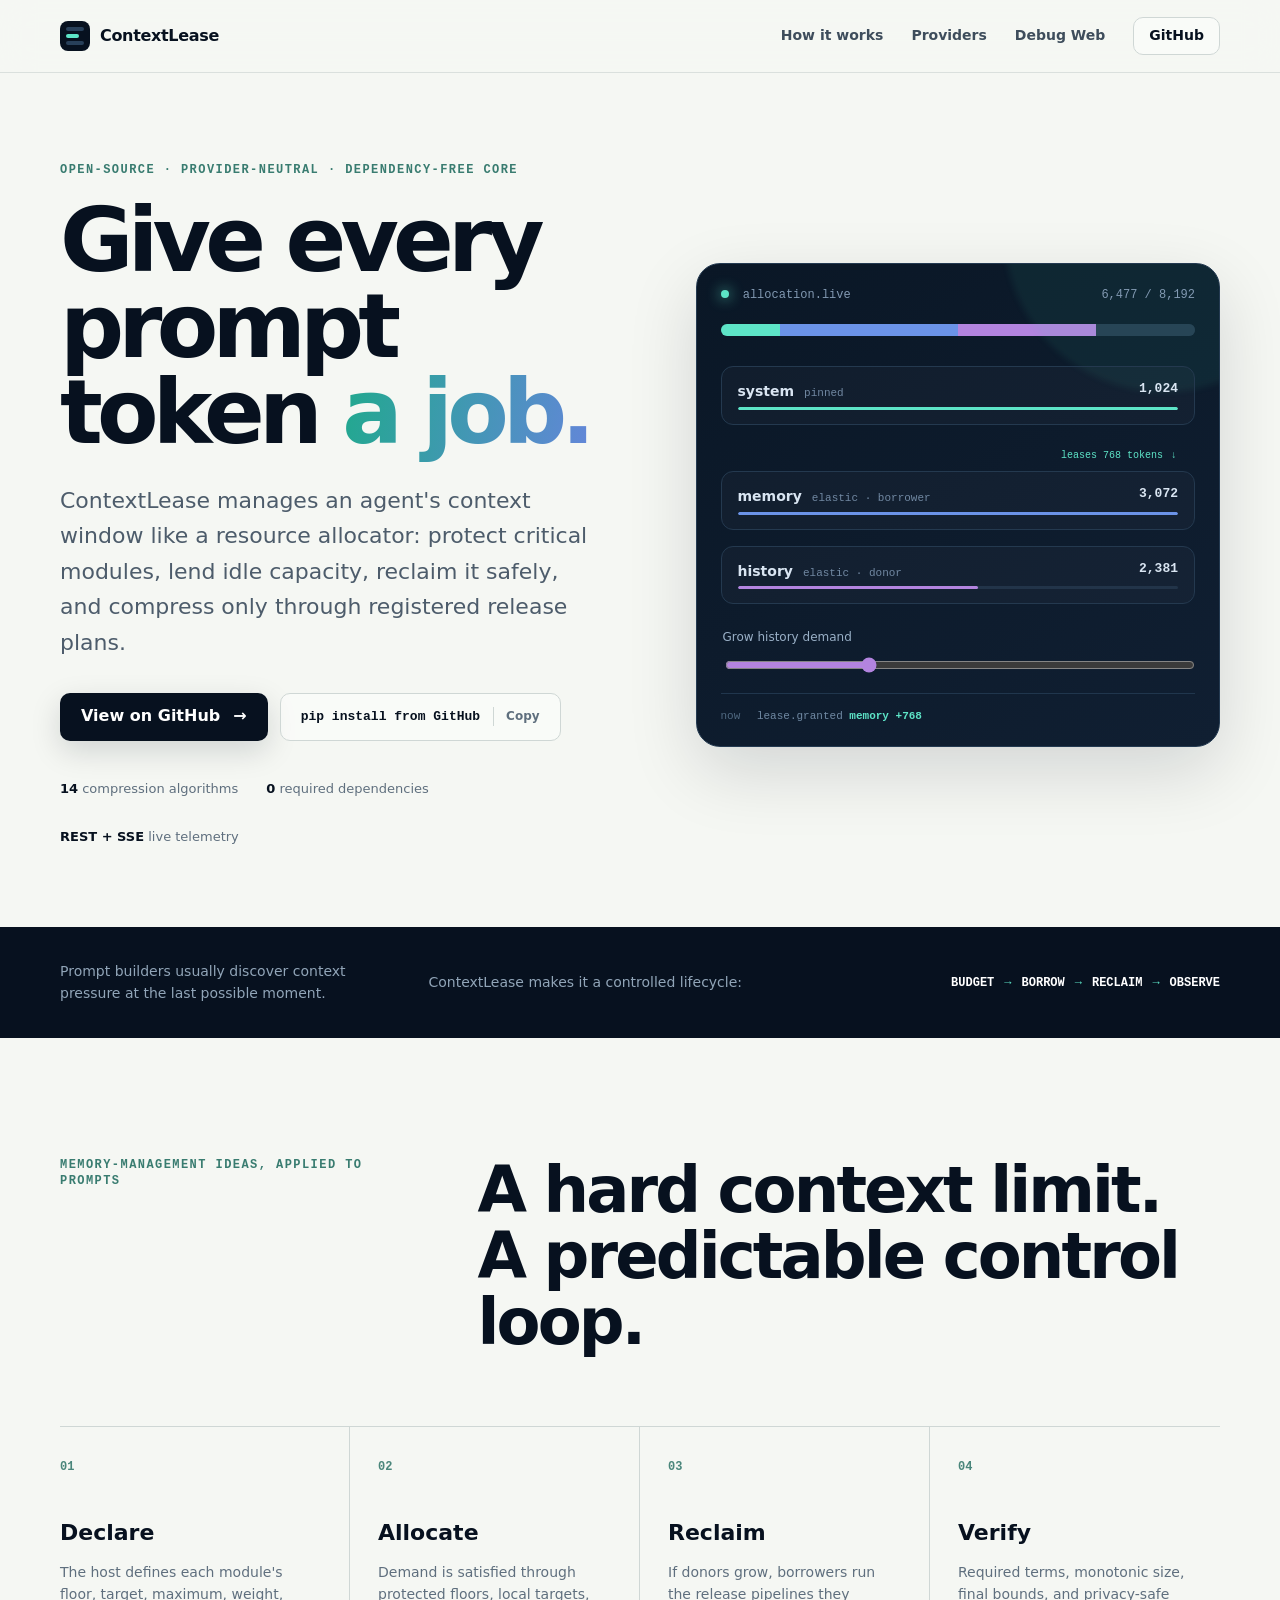
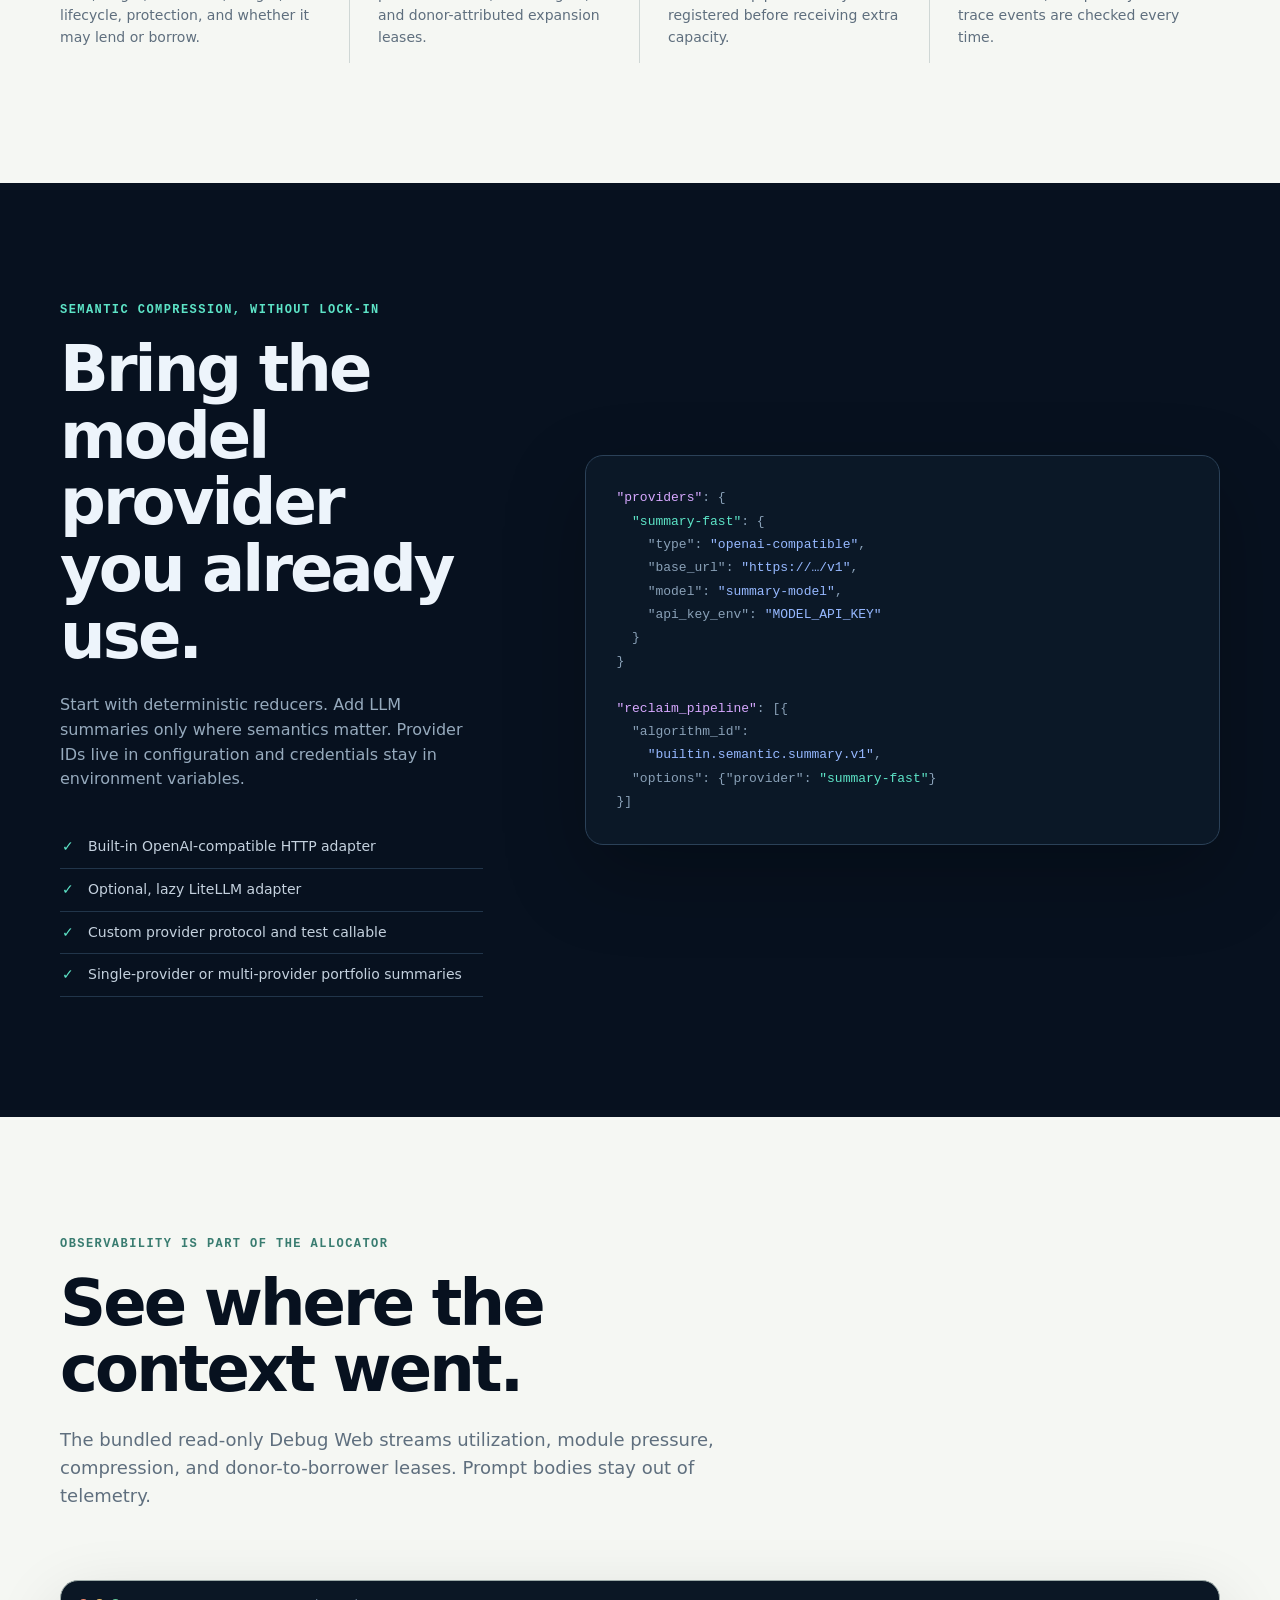
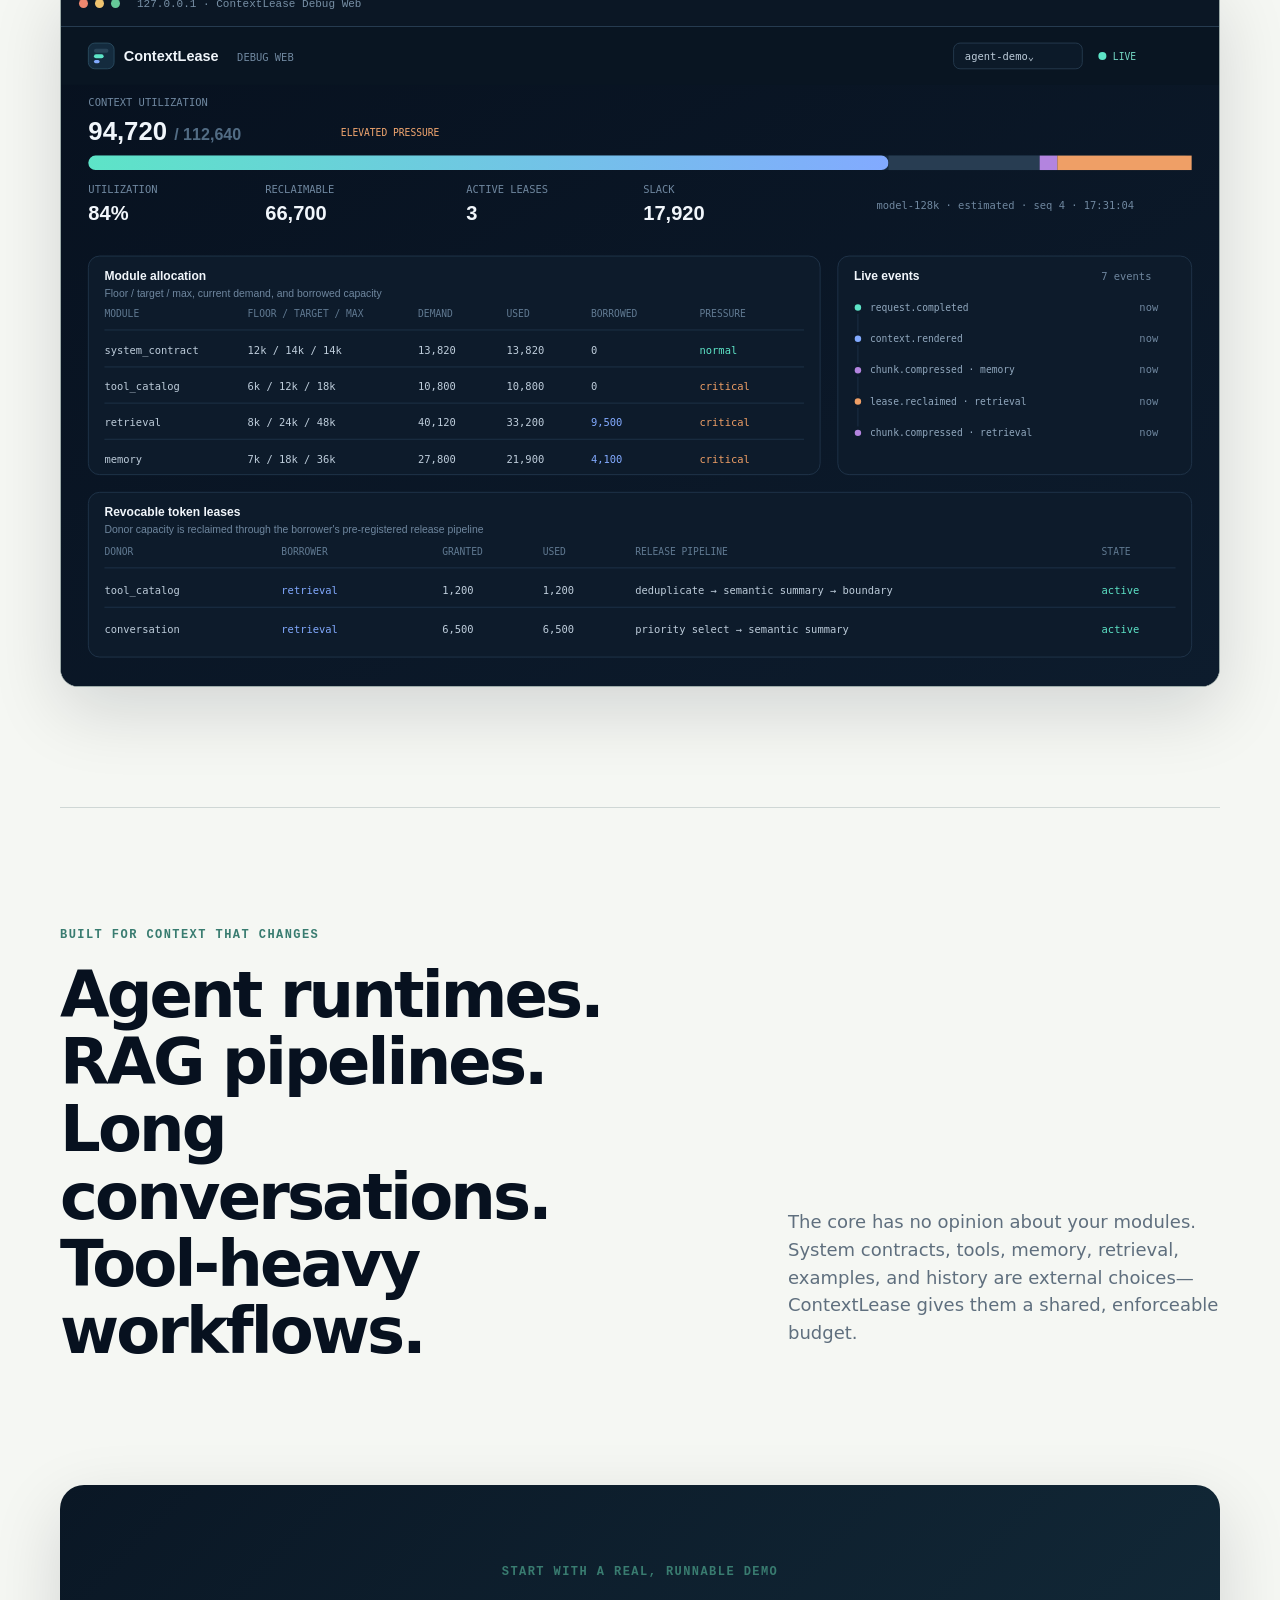
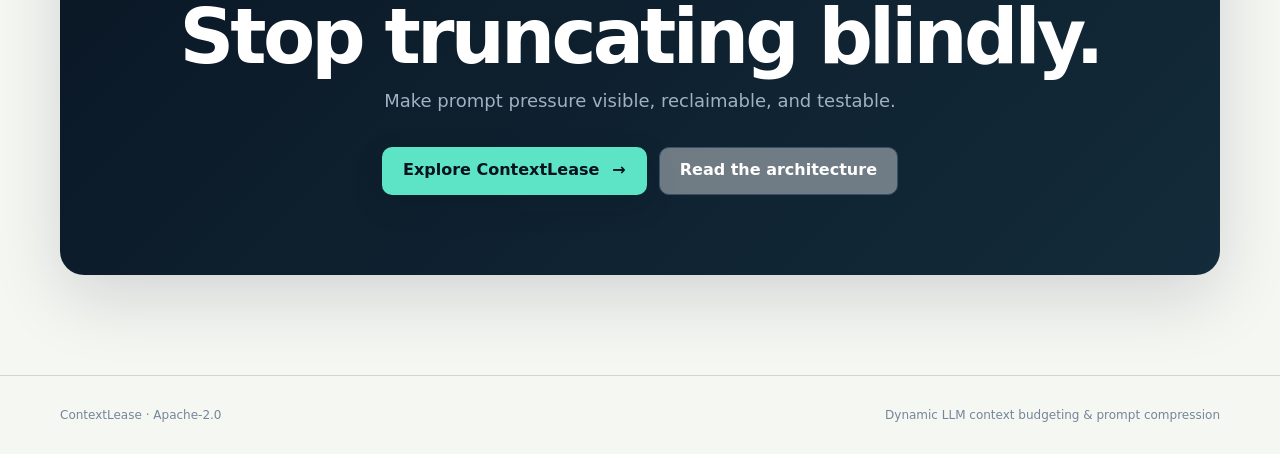
==== docs/index.html @ d036b760 "feat: release ContextLease 0.1.0" ====
<!doctype html>
<html lang="en">
<head>
  <meta charset="utf-8">
  <meta name="viewport" content="width=device-width,initial-scale=1">
  <title>ContextLease — Dynamic LLM Context Budgeting & Prompt Compression</title>
  <meta name="description" content="Open-source Python framework for LLM context management, prompt compression, revocable token leases, LiteLLM and OpenAI-compatible summaries, and real-time observability.">
  <meta name="keywords" content="LLM context management,prompt compression,token budgeting,AI agents,context window,prompt management,LiteLLM,LLM observability">
  <meta name="theme-color" content="#07111f">
  <meta property="og:title" content="ContextLease — Give every prompt token a job">
  <meta property="og:description" content="Budget, borrow, reclaim, compress, and observe LLM context with a provider-neutral Python framework.">
  <meta property="og:type" content="website">
  <link rel="icon" href="assets/mark.svg" type="image/svg+xml">
  <link rel="stylesheet" href="site.css">
  <script type="application/ld+json">
  {"@context":"https://schema.org","@type":"SoftwareSourceCode","name":"ContextLease","description":"Dynamic LLM context budgeting, prompt compression, and observability","programmingLanguage":"Python","license":"https://www.apache.org/licenses/LICENSE-2.0","codeRepository":"https://github.com/yuexiong/contextlease","keywords":"LLM context management, prompt compression, token budgeting, AI agents"}
  </script>
  <script src="site.js" defer></script>
</head>
<body>
  <a class="skip-link" href="#main">Skip to content</a>
  <header class="site-header">
    <nav class="nav shell" aria-label="Primary navigation">
      <a class="brand" href="#top" aria-label="ContextLease home">
        <span class="brand-mark" aria-hidden="true"><i></i><i></i><i></i></span>
        <span>ContextLease</span>
      </a>
      <div class="nav-links">
        <a href="#how">How it works</a>
        <a href="#providers">Providers</a>
        <a href="#observability">Debug Web</a>
        <a class="button compact secondary" href="https://github.com/yuexiong/contextlease">GitHub</a>
      </div>
    </nav>
  </header>

  <main id="main">
    <section class="hero shell" id="top">
      <div class="hero-copy">
        <p class="eyebrow">OPEN-SOURCE · PROVIDER-NEUTRAL · DEPENDENCY-FREE CORE</p>
        <h1>Give every prompt token <span>a job.</span></h1>
        <p class="lede">ContextLease manages an agent's context window like a resource allocator: protect critical modules, lend idle capacity, reclaim it safely, and compress only through registered release plans.</p>
        <div class="actions">
          <a class="button primary" href="https://github.com/yuexiong/contextlease">View on GitHub <span aria-hidden="true">→</span></a>
          <button class="button secondary copy-command" type="button" data-command="pip install git+https://github.com/yuexiong/contextlease.git"><code>pip install from GitHub</code><span class="copy-label">Copy</span></button>
        </div>
        <ul class="proof" aria-label="Project guarantees">
          <li><strong>14</strong> compression algorithms</li>
          <li><strong>0</strong> required dependencies</li>
          <li><strong>REST + SSE</strong> live telemetry</li>
        </ul>
      </div>
      <div class="allocator-demo" aria-label="Interactive token allocation example">
        <div class="demo-head">
          <div><span class="status-dot"></span> allocation.live</div>
          <output id="budget-readout">6,144 / 8,192</output>
        </div>
        <div class="budget-track" aria-hidden="true">
          <span class="system-segment"></span><span class="memory-segment"></span><span class="history-segment"></span><span class="slack-segment"></span>
        </div>
        <div class="module-row protected">
          <div><b>system</b><span>pinned</span></div>
          <strong>1,024</strong>
          <div class="micro-bar"><i style="--width:100%"></i></div>
        </div>
        <div class="lease-arrow"><span>leases 768 tokens</span><i aria-hidden="true">↓</i></div>
        <div class="module-row memory">
          <div><b>memory</b><span>elastic · borrower</span></div>
          <strong id="memory-value">2,816</strong>
          <div class="micro-bar"><i id="memory-bar" style="--width:74%"></i></div>
        </div>
        <div class="module-row history">
          <div><b>history</b><span>elastic · donor</span></div>
          <strong id="history-value">2,304</strong>
          <div class="micro-bar"><i id="history-bar" style="--width:58%"></i></div>
        </div>
        <label class="pressure-control" for="pressure">
          <span>Grow history demand</span>
          <input id="pressure" type="range" min="0" max="100" value="30">
        </label>
        <p class="demo-event" id="demo-event"><time>now</time> lease.granted <b>memory +768</b></p>
      </div>
    </section>

    <section class="problem-band" aria-label="Problem statement">
      <div class="shell problem-grid">
        <p>Prompt builders usually discover context pressure at the last possible moment.</p>
        <p>ContextLease makes it a controlled lifecycle:</p>
        <div class="lifecycle" aria-label="Budget lifecycle">
          <span>Budget</span><i>→</i><span>Borrow</span><i>→</i><span>Reclaim</span><i>→</i><span>Observe</span>
        </div>
      </div>
    </section>

    <section class="section shell" id="how">
      <div class="section-heading">
        <p class="eyebrow">MEMORY-MANAGEMENT IDEAS, APPLIED TO PROMPTS</p>
        <h2>A hard context limit.<br>A predictable control loop.</h2>
      </div>
      <div class="steps">
        <article><span>01</span><h3>Declare</h3><p>The host defines each module's floor, target, maximum, weight, lifecycle, protection, and whether it may lend or borrow.</p></article>
        <article><span>02</span><h3>Allocate</h3><p>Demand is satisfied through protected floors, local targets, and donor-attributed expansion leases.</p></article>
        <article><span>03</span><h3>Reclaim</h3><p>If donors grow, borrowers run the release pipelines they registered before receiving extra capacity.</p></article>
        <article><span>04</span><h3>Verify</h3><p>Required terms, monotonic size, final bounds, and privacy-safe trace events are checked every time.</p></article>
      </div>
    </section>

    <section class="section dark-section" id="providers">
      <div class="shell provider-grid">
        <div>
          <p class="eyebrow">SEMANTIC COMPRESSION, WITHOUT LOCK-IN</p>
          <h2>Bring the model provider you already use.</h2>
          <p>Start with deterministic reducers. Add LLM summaries only where semantics matter. Provider IDs live in configuration and credentials stay in environment variables.</p>
          <ul class="check-list">
            <li>Built-in OpenAI-compatible HTTP adapter</li>
            <li>Optional, lazy LiteLLM adapter</li>
            <li>Custom provider protocol and test callable</li>
            <li>Single-provider or multi-provider portfolio summaries</li>
          </ul>
        </div>
        <pre class="code-panel" aria-label="Provider configuration example"><code><span>"providers"</span>: {
  <em>"summary-fast"</em>: {
    "type": <b>"openai-compatible"</b>,
    "base_url": <b>"https://…/v1"</b>,
    "model": <b>"summary-model"</b>,
    "api_key_env": <b>"MODEL_API_KEY"</b>
  }
}

<span>"reclaim_pipeline"</span>: [{
  "algorithm_id":
    <b>"builtin.semantic.summary.v1"</b>,
  "options": {"provider": <em>"summary-fast"</em>}
}]</code></pre>
      </div>
    </section>

    <section class="section shell observability" id="observability">
      <div class="section-heading narrow">
        <p class="eyebrow">OBSERVABILITY IS PART OF THE ALLOCATOR</p>
        <h2>See where the context went.</h2>
        <p>The bundled read-only Debug Web streams utilization, module pressure, compression, and donor-to-borrower leases. Prompt bodies stay out of telemetry.</p>
      </div>
      <figure class="screenshot-frame">
        <div class="browser-bar"><i></i><i></i><i></i><span>127.0.0.1 · ContextLease Debug Web</span></div>
        <img src="assets/debug-web.svg" alt="ContextLease Debug Web dashboard with token allocation and lease telemetry">
      </figure>
    </section>

    <section class="section shell use-cases">
      <p class="eyebrow">BUILT FOR CONTEXT THAT CHANGES</p>
      <div class="use-grid">
        <h2>Agent runtimes.<br>RAG pipelines.<br>Long conversations.<br>Tool-heavy workflows.</h2>
        <p>The core has no opinion about your modules. System contracts, tools, memory, retrieval, examples, and history are external choices—ContextLease gives them a shared, enforceable budget.</p>
      </div>
    </section>

    <section class="cta shell">
      <p class="eyebrow">START WITH A REAL, RUNNABLE DEMO</p>
      <h2>Stop truncating blindly.</h2>
      <p>Make prompt pressure visible, reclaimable, and testable.</p>
      <div class="actions centered">
        <a class="button primary" href="https://github.com/yuexiong/contextlease">Explore ContextLease <span aria-hidden="true">→</span></a>
        <a class="button secondary" href="architecture.md">Read the architecture</a>
      </div>
    </section>
  </main>

  <footer>
    <div class="shell footer-grid">
      <span>ContextLease · Apache-2.0</span>
      <span>Dynamic LLM context budgeting & prompt compression</span>
    </div>
  </footer>
  <div class="toast" id="toast" role="status" aria-live="polite">Copied to clipboard</div>
</body>
</html>
---- docs/site.css ----
:root {
  --ink: #07111f;
  --ink-2: #12243b;
  --paper: #f5f7f3;
  --paper-2: #e9ede8;
  --muted: #5f6f7e;
  --line: #cfd7d5;
  --mint: #38c9aa;
  --mint-light: #5de4c7;
  --blue: #6b93e8;
  --violet: #b384df;
  --orange: #ef9f66;
  --radius: 18px;
  --shadow: 0 24px 70px rgba(7, 17, 31, .14);
  font-family: Inter, "Segoe UI", system-ui, -apple-system, sans-serif;
  color: var(--ink);
  background: var(--paper);
  scroll-behavior: smooth;
}

* { box-sizing: border-box; }
body { margin: 0; background: var(--paper); line-height: 1.55; }
a { color: inherit; }
button, input { font: inherit; }
.shell { width: min(1160px, calc(100% - 40px)); margin-inline: auto; }
.skip-link { position: fixed; left: 16px; top: -80px; z-index: 20; padding: 10px 14px; background: white; border-radius: 8px; }
.skip-link:focus { top: 16px; }

.site-header { position: sticky; top: 0; z-index: 10; border-bottom: 1px solid rgba(207, 215, 213, .7); background: rgba(245, 247, 243, .88); backdrop-filter: blur(16px); }
.nav { min-height: 72px; display: flex; align-items: center; justify-content: space-between; gap: 24px; }
.brand { display: inline-flex; align-items: center; gap: 10px; text-decoration: none; font-weight: 760; letter-spacing: -.02em; }
.brand-mark { width: 30px; height: 30px; display: grid; gap: 3px; padding: 6px; border-radius: 8px; background: var(--ink); }
.brand-mark i { display: block; border-radius: 3px; background: #28405a; }
.brand-mark i:nth-child(2) { width: 70%; background: var(--mint-light); }
.nav-links { display: flex; align-items: center; gap: 28px; }
.nav-links > a { color: #3e4d5c; text-decoration: none; font-size: 14px; font-weight: 600; }
.nav-links > a:hover, .nav-links > a:focus-visible { color: var(--ink); }

.hero { min-height: 700px; display: grid; grid-template-columns: 1.02fr .98fr; gap: clamp(50px, 7vw, 100px); align-items: center; padding-block: 90px 80px; }
.eyebrow { margin: 0 0 18px; color: #397c70; font: 700 12px/1.3 ui-monospace, SFMono-Regular, Consolas, monospace; letter-spacing: .12em; }
h1, h2, h3, p { margin-top: 0; }
h1 { margin-bottom: 28px; max-width: 680px; font-size: clamp(54px, 7vw, 92px); line-height: .96; letter-spacing: -.065em; font-weight: 760; }
h1 span { color: transparent; background: linear-gradient(100deg, #20a98d, #6386d9); background-clip: text; -webkit-background-clip: text; }
.lede { max-width: 650px; color: #4d5c6b; font-size: clamp(18px, 2vw, 22px); line-height: 1.62; }
.actions { display: flex; flex-wrap: wrap; align-items: center; gap: 12px; margin-top: 32px; }
.button { min-height: 48px; display: inline-flex; align-items: center; justify-content: center; gap: 13px; padding: 0 20px; border: 1px solid transparent; border-radius: 10px; cursor: pointer; text-decoration: none; font-weight: 700; transition: transform .18s ease, box-shadow .18s ease, background .18s ease; }
.button:hover { transform: translateY(-2px); }
.button:focus-visible { outline: 3px solid rgba(56, 201, 170, .45); outline-offset: 3px; }
.button.primary { color: white; background: var(--ink); box-shadow: 0 10px 30px rgba(7, 17, 31, .15); }
.button.secondary { color: var(--ink); border-color: var(--line); background: rgba(255,255,255,.4); }
.button.compact { min-height: 38px; padding-inline: 15px; }
.copy-command code { font-size: 13px; }
.copy-label { padding-left: 12px; border-left: 1px solid var(--line); color: var(--muted); font-size: 12px; }
.proof { display: flex; flex-wrap: wrap; gap: 28px; margin: 38px 0 0; padding: 0; list-style: none; color: var(--muted); font-size: 13px; }
.proof strong { color: var(--ink); }

.allocator-demo { position: relative; padding: 24px; border: 1px solid #243a51; border-radius: 24px; color: #d9e5f2; background: linear-gradient(150deg, #0a1726, #101f32); box-shadow: var(--shadow); overflow: hidden; }
.allocator-demo::before { content: ""; position: absolute; inset: -40% -20% auto auto; width: 320px; height: 320px; border-radius: 50%; background: rgba(56, 201, 170, .08); filter: blur(3px); }
.demo-head { position: relative; display: flex; justify-content: space-between; gap: 20px; color: #8299b2; font: 12px ui-monospace, SFMono-Regular, Consolas, monospace; }
.status-dot { display: inline-block; width: 8px; height: 8px; margin-right: 7px; border-radius: 50%; background: var(--mint-light); box-shadow: 0 0 14px var(--mint-light); }
.budget-track { height: 12px; display: flex; margin: 22px 0 30px; border-radius: 6px; overflow: hidden; background: #1d2e42; }
.budget-track span { transition: width .25s ease; }
.system-segment { width: 12.5%; background: var(--mint-light); }
.memory-segment { width: 34.4%; background: var(--blue); }
.history-segment { width: 28.1%; background: var(--violet); }
.slack-segment { width: 25%; background: #263a50; }
.module-row { position: relative; display: grid; grid-template-columns: 1fr auto; gap: 4px 20px; margin-bottom: 16px; padding: 14px 16px; border: 1px solid #24394f; border-radius: 12px; background: rgba(255,255,255,.025); }
.module-row > div:first-child { display: flex; gap: 10px; align-items: baseline; }
.module-row b { font-size: 14px; }
.module-row span { color: #7188a2; font: 11px ui-monospace, SFMono-Regular, Consolas, monospace; }
.module-row strong { font: 600 13px ui-monospace, SFMono-Regular, Consolas, monospace; }
.micro-bar { grid-column: 1 / -1; height: 3px; border-radius: 2px; background: #223449; overflow: hidden; }
.micro-bar i { display: block; width: var(--width); height: 100%; border-radius: inherit; background: var(--mint-light); transition: width .25s ease; }
.memory .micro-bar i { background: var(--blue); }
.history .micro-bar i { background: var(--violet); }
.lease-arrow { height: 30px; display: flex; justify-content: flex-end; align-items: center; gap: 8px; padding-right: 18px; color: var(--mint-light); font: 10px ui-monospace, SFMono-Regular, Consolas, monospace; }
.lease-arrow i { font-style: normal; }
.pressure-control { display: grid; grid-template-columns: 1fr auto; align-items: center; gap: 8px 16px; margin: 24px 2px 16px; color: #9ab0c7; font-size: 12px; }
.pressure-control input { grid-column: 1 / -1; width: 100%; accent-color: var(--violet); }
.demo-event { margin: 18px 0 0; padding-top: 16px; border-top: 1px solid #20364d; color: #7089a3; font: 11px ui-monospace, SFMono-Regular, Consolas, monospace; }
.demo-event time { margin-right: 10px; color: #506981; }
.demo-event b { color: var(--mint-light); }

.problem-band { padding-block: 34px; color: #c6d4e2; background: var(--ink); }
.problem-grid { display: grid; grid-template-columns: 1fr 1fr 1.25fr; gap: 30px; align-items: center; }
.problem-grid p { margin: 0; color: #91a5b8; font-size: 14px; }
.lifecycle { display: flex; justify-content: flex-end; align-items: center; gap: 10px; color: white; font: 700 12px ui-monospace, SFMono-Regular, Consolas, monospace; text-transform: uppercase; }
.lifecycle i { color: var(--mint-light); font-style: normal; }

.section { padding-block: 120px; }
.section-heading { display: grid; grid-template-columns: .65fr 1.35fr; column-gap: 60px; align-items: start; margin-bottom: 70px; }
.section-heading h2 { grid-column: 2; margin: 0; font-size: clamp(42px, 5vw, 68px); line-height: 1.03; letter-spacing: -.045em; }
.section-heading .eyebrow { grid-column: 1; grid-row: 1; }
.steps { display: grid; grid-template-columns: repeat(4, 1fr); border-top: 1px solid var(--line); }
.steps article { padding: 26px 28px 0 0; border-right: 1px solid var(--line); }
.steps article + article { padding-left: 28px; }
.steps article:last-child { border-right: 0; }
.steps article > span { color: #4a867b; font: 700 12px ui-monospace, SFMono-Regular, Consolas, monospace; }
.steps h3 { margin: 38px 0 12px; font-size: 22px; }
.steps p { color: var(--muted); font-size: 14px; }

.dark-section { color: #edf4fb; background: var(--ink); }
.dark-section .eyebrow { color: var(--mint-light); }
.provider-grid { display: grid; grid-template-columns: .8fr 1.2fr; gap: clamp(50px, 8vw, 110px); align-items: center; }
.provider-grid h2 { margin-bottom: 24px; font-size: clamp(42px, 5vw, 68px); line-height: 1.04; letter-spacing: -.045em; }
.provider-grid > div > p:not(.eyebrow) { color: #96aabd; }
.check-list { margin: 34px 0 0; padding: 0; list-style: none; }
.check-list li { position: relative; padding: 10px 0 10px 28px; border-bottom: 1px solid #21354a; color: #c4d1de; font-size: 14px; }
.check-list li::before { content: "✓"; position: absolute; left: 2px; color: var(--mint-light); }
.code-panel { margin: 0; padding: 30px; overflow: auto; border: 1px solid #2b4158; border-radius: 18px; color: #89a0b7; background: #0b1827; box-shadow: 0 30px 80px rgba(0,0,0,.25); font: 13px/1.8 ui-monospace, SFMono-Regular, Consolas, monospace; }
.code-panel span { color: #d7a8ff; }
.code-panel b { color: #96b8ff; font-weight: 500; }
.code-panel em { color: var(--mint-light); font-style: normal; }

.section-heading.narrow { display: block; max-width: 720px; }
.section-heading.narrow h2 { margin-bottom: 24px; }
.section-heading.narrow > p:last-child { color: var(--muted); font-size: 18px; }
.screenshot-frame { margin: 0; border: 1px solid #9daba9; border-radius: 18px; background: #0b1725; box-shadow: var(--shadow); overflow: hidden; }
.browser-bar { height: 46px; display: flex; align-items: center; gap: 7px; padding-inline: 18px; color: #7890a6; border-bottom: 1px solid #263b50; font: 11px ui-monospace, SFMono-Regular, Consolas, monospace; }
.browser-bar i { width: 9px; height: 9px; border-radius: 50%; background: #425970; }
.browser-bar i:first-child { background: #ef876f; }
.browser-bar i:nth-child(2) { background: #efc36f; }
.browser-bar i:nth-child(3) { margin-right: 10px; background: #65c898; }
.screenshot-frame img { width: 100%; display: block; min-height: 280px; object-fit: cover; object-position: top; background: #101d2d; }
.use-cases { border-top: 1px solid var(--line); }
.use-grid { display: grid; grid-template-columns: 1.2fr .8fr; gap: 80px; }
.use-grid h2 { margin: 0; font-size: clamp(42px, 5vw, 65px); line-height: 1.05; letter-spacing: -.045em; }
.use-grid p { align-self: end; color: var(--muted); font-size: 18px; }

.cta { margin-bottom: 100px; padding: 80px 30px; border-radius: 24px; text-align: center; color: white; background: linear-gradient(135deg, #0a1725, #132b3a); box-shadow: var(--shadow); }
.cta h2 { margin-bottom: 12px; font-size: clamp(44px, 6vw, 76px); line-height: 1; letter-spacing: -.05em; }
.cta > p:not(.eyebrow) { color: #9fb2c4; font-size: 18px; }
.actions.centered { justify-content: center; }
.cta .button.primary { color: var(--ink); background: var(--mint-light); }
.cta .button.secondary { color: white; border-color: #395068; }
footer { padding-block: 30px; color: #758697; border-top: 1px solid var(--line); font-size: 12px; }
.footer-grid { display: flex; justify-content: space-between; gap: 20px; }
.toast { position: fixed; right: 20px; bottom: 20px; z-index: 30; padding: 12px 16px; border-radius: 9px; color: white; background: var(--ink); box-shadow: var(--shadow); opacity: 0; transform: translateY(10px); pointer-events: none; transition: .2s ease; font-size: 13px; }
.toast.visible { opacity: 1; transform: translateY(0); }

@media (max-width: 900px) {
  .nav-links > a:not(.button) { display: none; }
  .hero { grid-template-columns: 1fr; padding-top: 70px; }
  .allocator-demo { max-width: 650px; }
  .problem-grid { grid-template-columns: 1fr 1fr; }
  .lifecycle { grid-column: 1 / -1; justify-content: flex-start; }
  .section-heading { display: block; }
  .section-heading h2 { margin-top: 20px; }
  .steps { grid-template-columns: 1fr 1fr; }
  .steps article:nth-child(2) { border-right: 0; }
  .steps article:nth-child(n+3) { margin-top: 35px; }
  .provider-grid, .use-grid { grid-template-columns: 1fr; gap: 50px; }
  .use-grid p { max-width: 650px; }
}

@media (max-width: 600px) {
  .shell { width: min(100% - 28px, 1160px); }
  .site-header .button { min-height: 36px; }
  .hero { min-height: auto; padding-block: 56px; }
  h1 { font-size: 52px; }
  .actions { align-items: stretch; }
  .actions .button { width: 100%; }
  .proof { display: grid; gap: 8px; }
  .allocator-demo { padding: 18px; }
  .module-row > div:first-child { align-items: flex-start; flex-direction: column; gap: 1px; }
  .problem-grid { grid-template-columns: 1fr; }
  .lifecycle { overflow-x: auto; white-space: nowrap; }
  .section { padding-block: 82px; }
  .steps { grid-template-columns: 1fr; }
  .steps article, .steps article + article { padding: 24px 0; border-right: 0; border-bottom: 1px solid var(--line); }
  .steps article:nth-child(n+3) { margin-top: 0; }
  .steps h3 { margin-top: 22px; }
  .code-panel { padding: 20px; font-size: 11px; }
  .screenshot-frame img { min-height: 220px; }
  .cta { width: calc(100% - 28px); margin-bottom: 70px; padding: 60px 18px; }
  .footer-grid { flex-direction: column; }
}

@media (prefers-reduced-motion: reduce) {
  :root { scroll-behavior: auto; }
  *, *::before, *::after { transition-duration: .01ms !important; animation-duration: .01ms !important; }
}
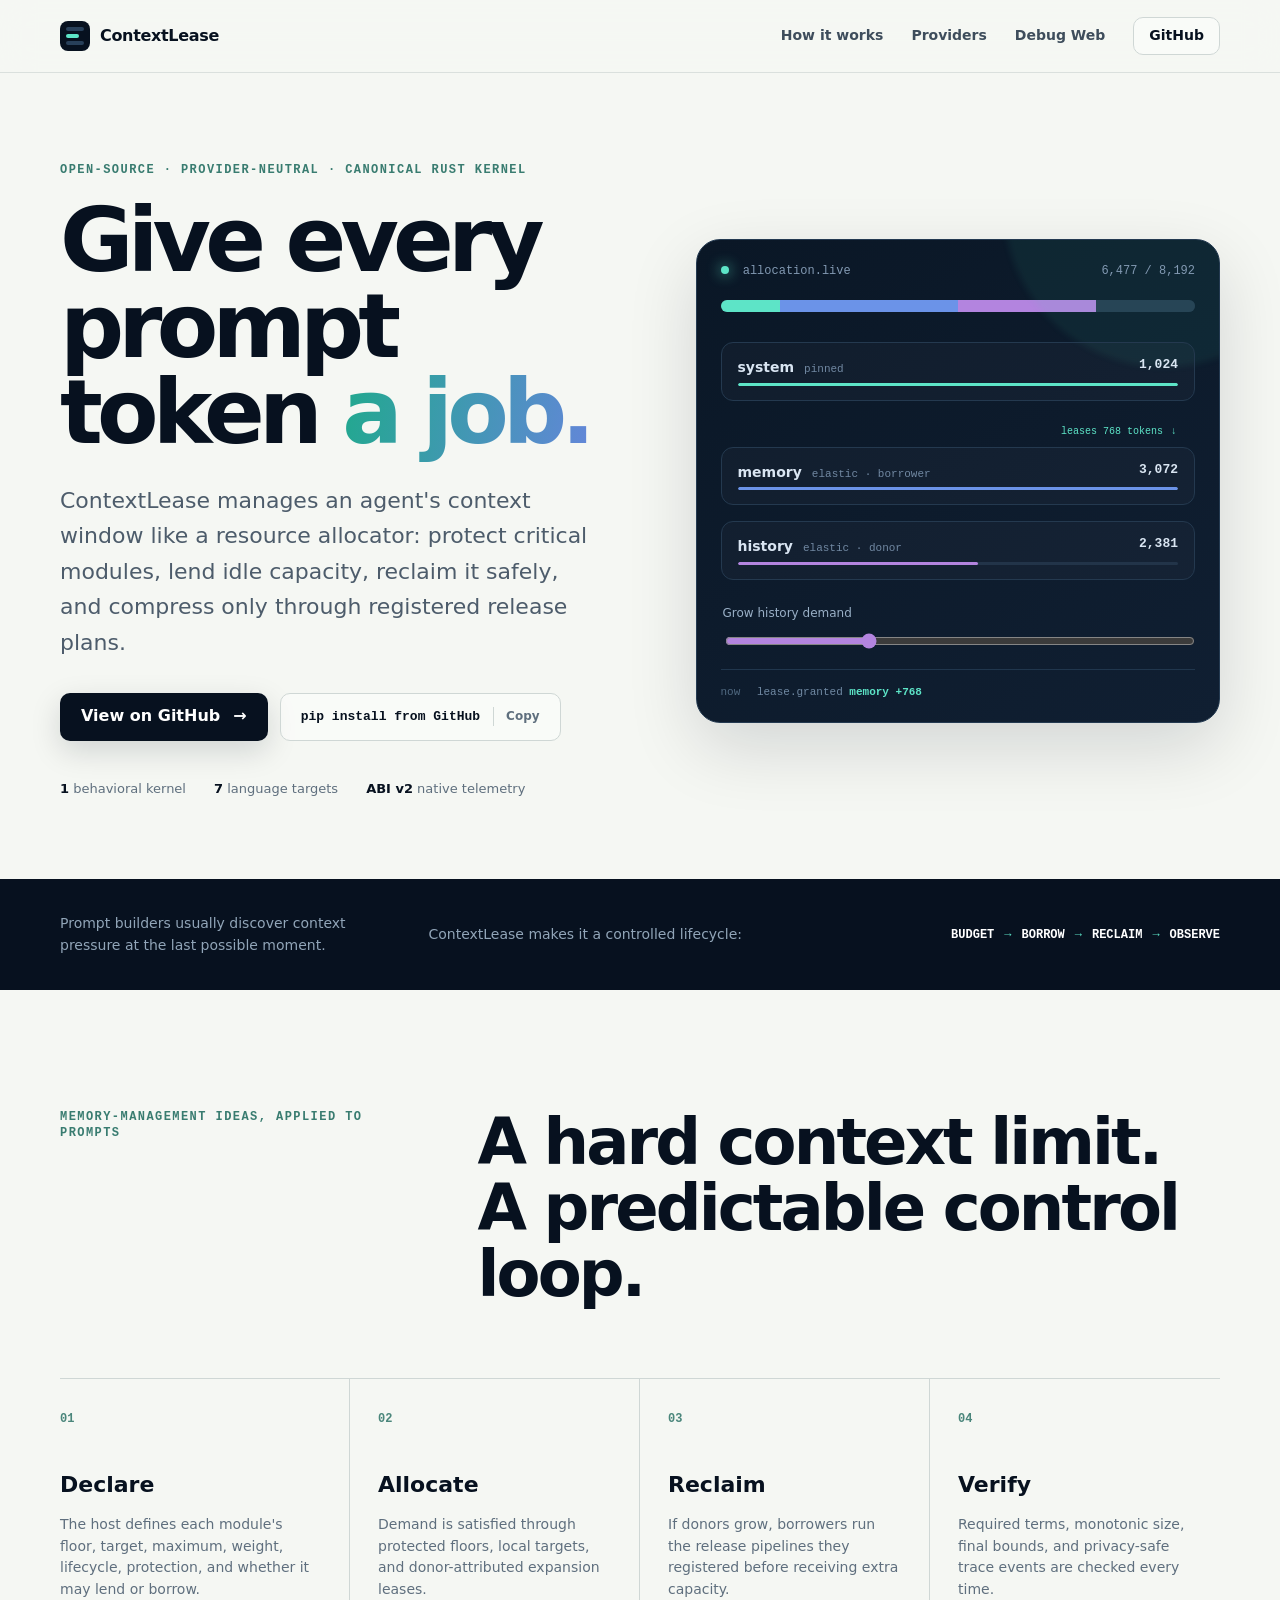
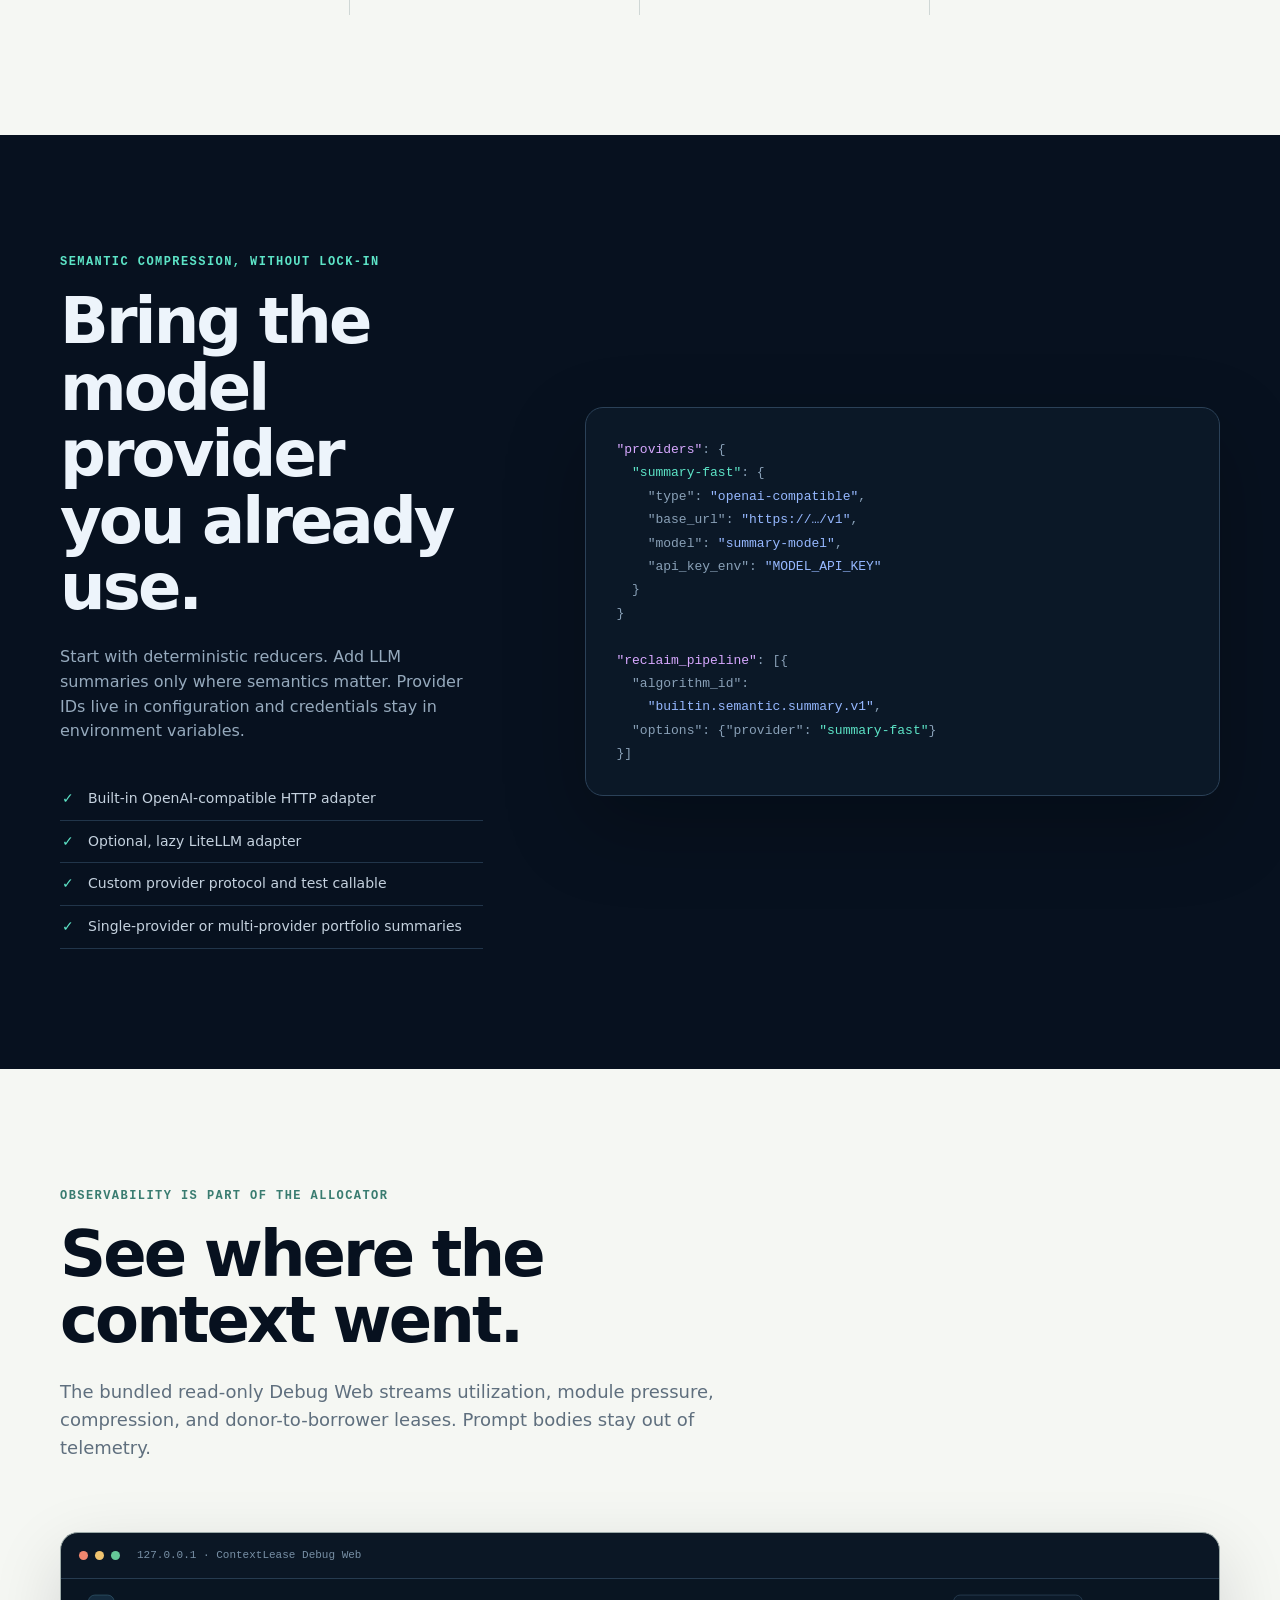
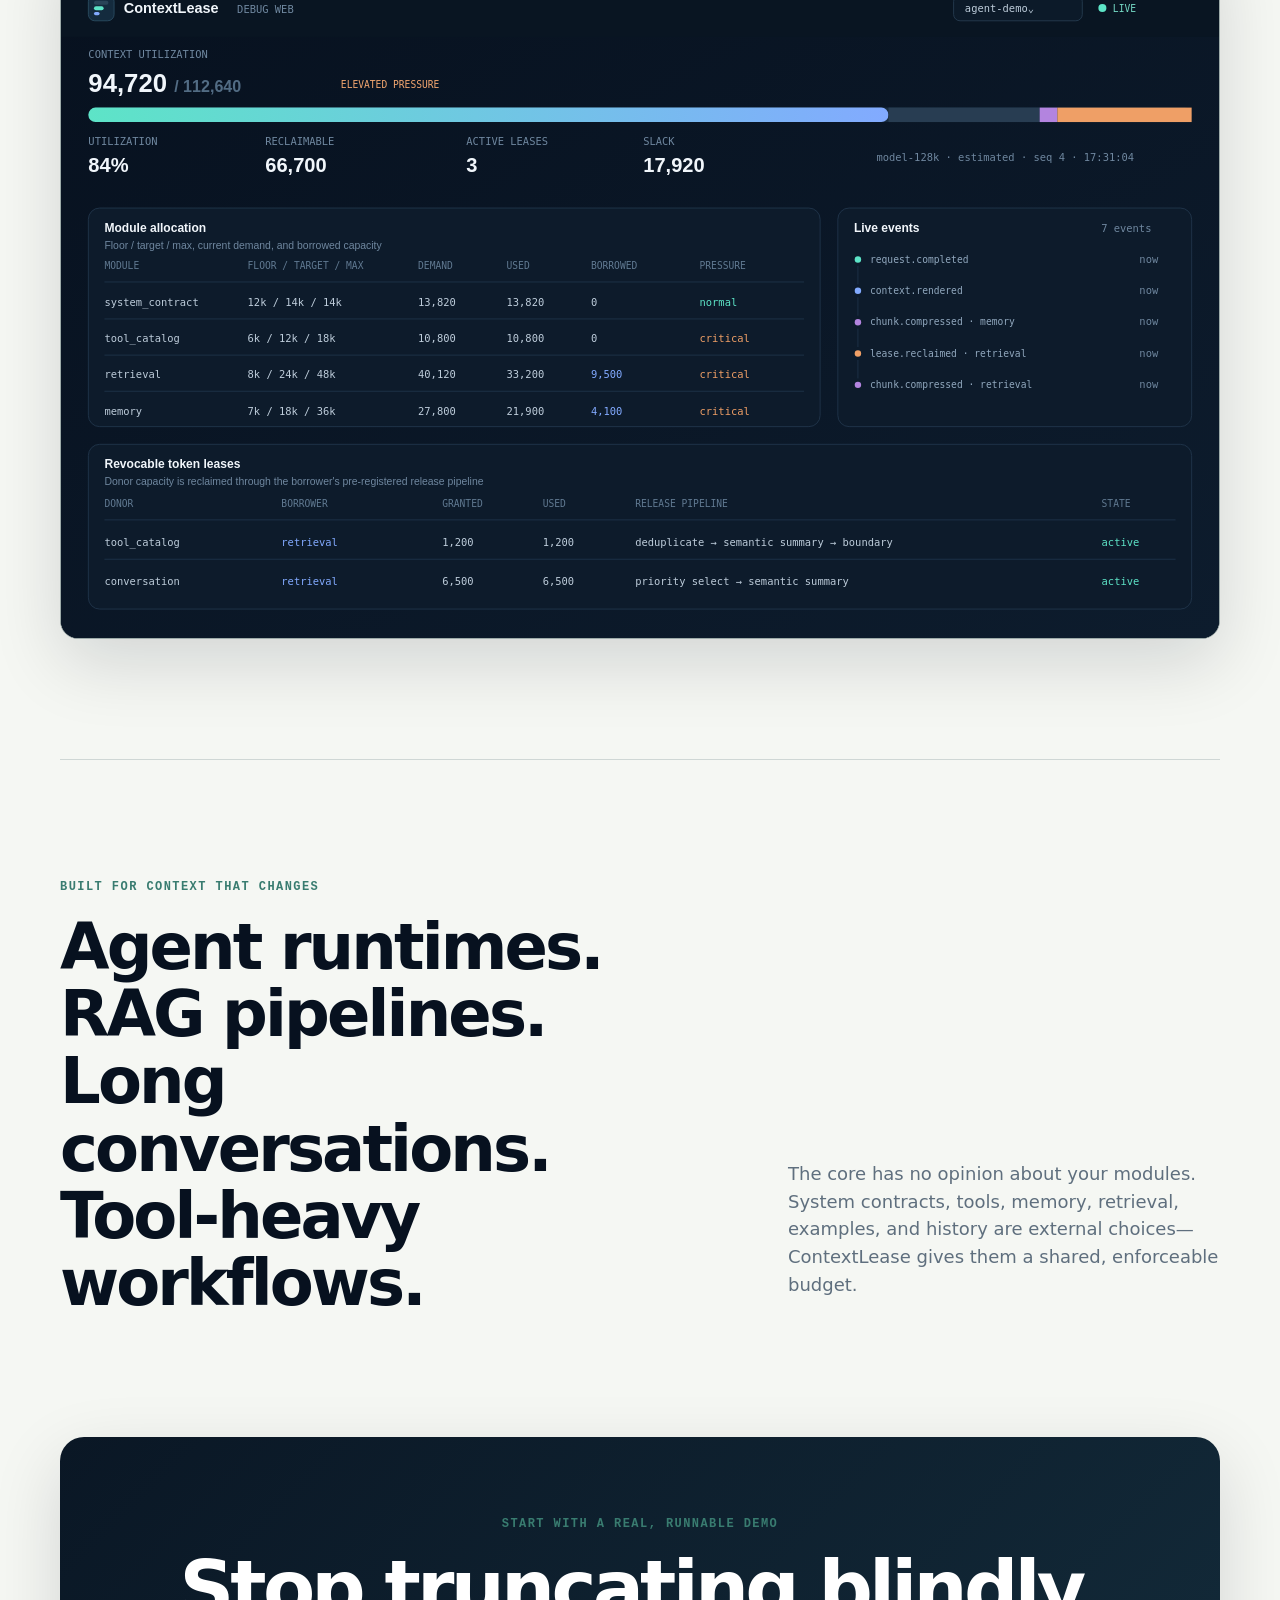
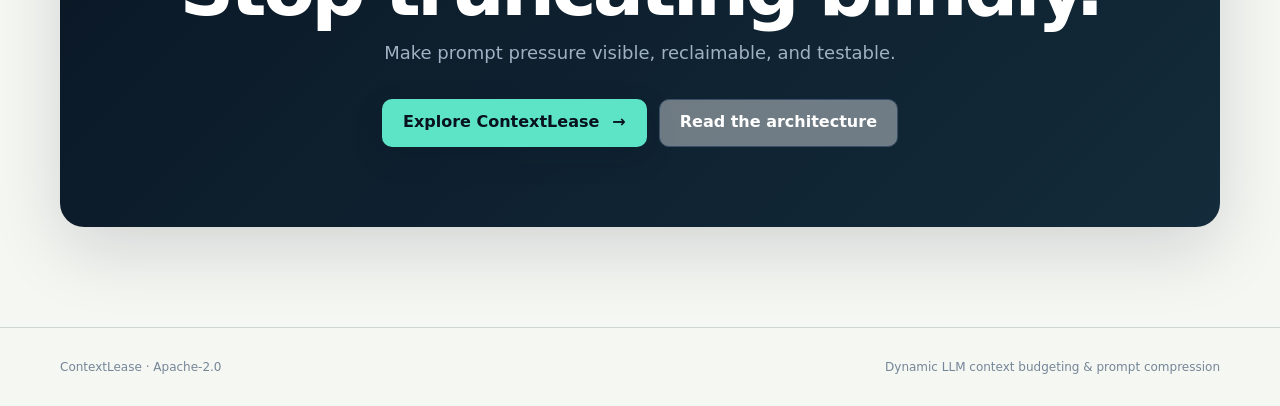
==== commit 0f39a0f9: "feat: establish trustworthy Rust kernel" ====
--- a/docs/index.html
+++ b/docs/index.html
@@ -4,16 +4,16 @@
   <meta charset="utf-8">
   <meta name="viewport" content="width=device-width,initial-scale=1">
   <title>ContextLease — Dynamic LLM Context Budgeting & Prompt Compression</title>
-  <meta name="description" content="Open-source Python framework for LLM context management, prompt compression, revocable token leases, LiteLLM and OpenAI-compatible summaries, and real-time observability.">
+  <meta name="description" content="Open-source cross-language LLM context management framework with a canonical Rust kernel, revocable token leases, prompt compression, exact tokenizers, and native observability.">
   <meta name="keywords" content="LLM context management,prompt compression,token budgeting,AI agents,context window,prompt management,LiteLLM,LLM observability">
   <meta name="theme-color" content="#07111f">
   <meta property="og:title" content="ContextLease — Give every prompt token a job">
-  <meta property="og:description" content="Budget, borrow, reclaim, compress, and observe LLM context with a provider-neutral Python framework.">
+  <meta property="og:description" content="Budget, borrow, reclaim, compress, and observe LLM context through one provider-neutral Rust kernel.">
   <meta property="og:type" content="website">
   <link rel="icon" href="assets/mark.svg" type="image/svg+xml">
   <link rel="stylesheet" href="site.css">
   <script type="application/ld+json">
-  {"@context":"https://schema.org","@type":"SoftwareSourceCode","name":"ContextLease","description":"Dynamic LLM context budgeting, prompt compression, and observability","programmingLanguage":"Python","license":"https://www.apache.org/licenses/LICENSE-2.0","codeRepository":"https://github.com/yuexiong/contextlease","keywords":"LLM context management, prompt compression, token budgeting, AI agents"}
+  {"@context":"https://schema.org","@type":"SoftwareSourceCode","name":"ContextLease","description":"Dynamic LLM context budgeting, prompt compression, and native observability","programmingLanguage":["Rust","Python","C","C++","Go","C#"],"license":"https://www.apache.org/licenses/LICENSE-2.0","codeRepository":"https://github.com/Silicon-based-Life/ContextLease","keywords":"LLM context management, prompt compression, token budgeting, AI agents"}
   </script>
   <script src="site.js" defer></script>
 </head>
@@ -29,7 +29,7 @@
         <a href="#how">How it works</a>
         <a href="#providers">Providers</a>
         <a href="#observability">Debug Web</a>
-        <a class="button compact secondary" href="https://github.com/yuexiong/contextlease">GitHub</a>
+        <a class="button compact secondary" href="https://github.com/Silicon-based-Life/ContextLease">GitHub</a>
       </div>
     </nav>
   </header>
@@ -37,17 +37,17 @@
   <main id="main">
     <section class="hero shell" id="top">
       <div class="hero-copy">
-        <p class="eyebrow">OPEN-SOURCE · PROVIDER-NEUTRAL · DEPENDENCY-FREE CORE</p>
+        <p class="eyebrow">OPEN-SOURCE · PROVIDER-NEUTRAL · CANONICAL RUST KERNEL</p>
         <h1>Give every prompt token <span>a job.</span></h1>
         <p class="lede">ContextLease manages an agent's context window like a resource allocator: protect critical modules, lend idle capacity, reclaim it safely, and compress only through registered release plans.</p>
         <div class="actions">
-          <a class="button primary" href="https://github.com/yuexiong/contextlease">View on GitHub <span aria-hidden="true">→</span></a>
-          <button class="button secondary copy-command" type="button" data-command="pip install git+https://github.com/yuexiong/contextlease.git"><code>pip install from GitHub</code><span class="copy-label">Copy</span></button>
+          <a class="button primary" href="https://github.com/Silicon-based-Life/ContextLease">View on GitHub <span aria-hidden="true">→</span></a>
+          <button class="button secondary copy-command" type="button" data-command="pip install git+https://github.com/Silicon-based-Life/ContextLease.git"><code>pip install from GitHub</code><span class="copy-label">Copy</span></button>
         </div>
         <ul class="proof" aria-label="Project guarantees">
-          <li><strong>14</strong> compression algorithms</li>
-          <li><strong>0</strong> required dependencies</li>
-          <li><strong>REST + SSE</strong> live telemetry</li>
+          <li><strong>1</strong> behavioral kernel</li>
+          <li><strong>7</strong> language targets</li>
+          <li><strong>ABI v2</strong> native telemetry</li>
         </ul>
       </div>
       <div class="allocator-demo" aria-label="Interactive token allocation example">
@@ -160,7 +160,7 @@
       <h2>Stop truncating blindly.</h2>
       <p>Make prompt pressure visible, reclaimable, and testable.</p>
       <div class="actions centered">
-        <a class="button primary" href="https://github.com/yuexiong/contextlease">Explore ContextLease <span aria-hidden="true">→</span></a>
+        <a class="button primary" href="https://github.com/Silicon-based-Life/ContextLease">Explore ContextLease <span aria-hidden="true">→</span></a>
         <a class="button secondary" href="architecture.md">Read the architecture</a>
       </div>
     </section>
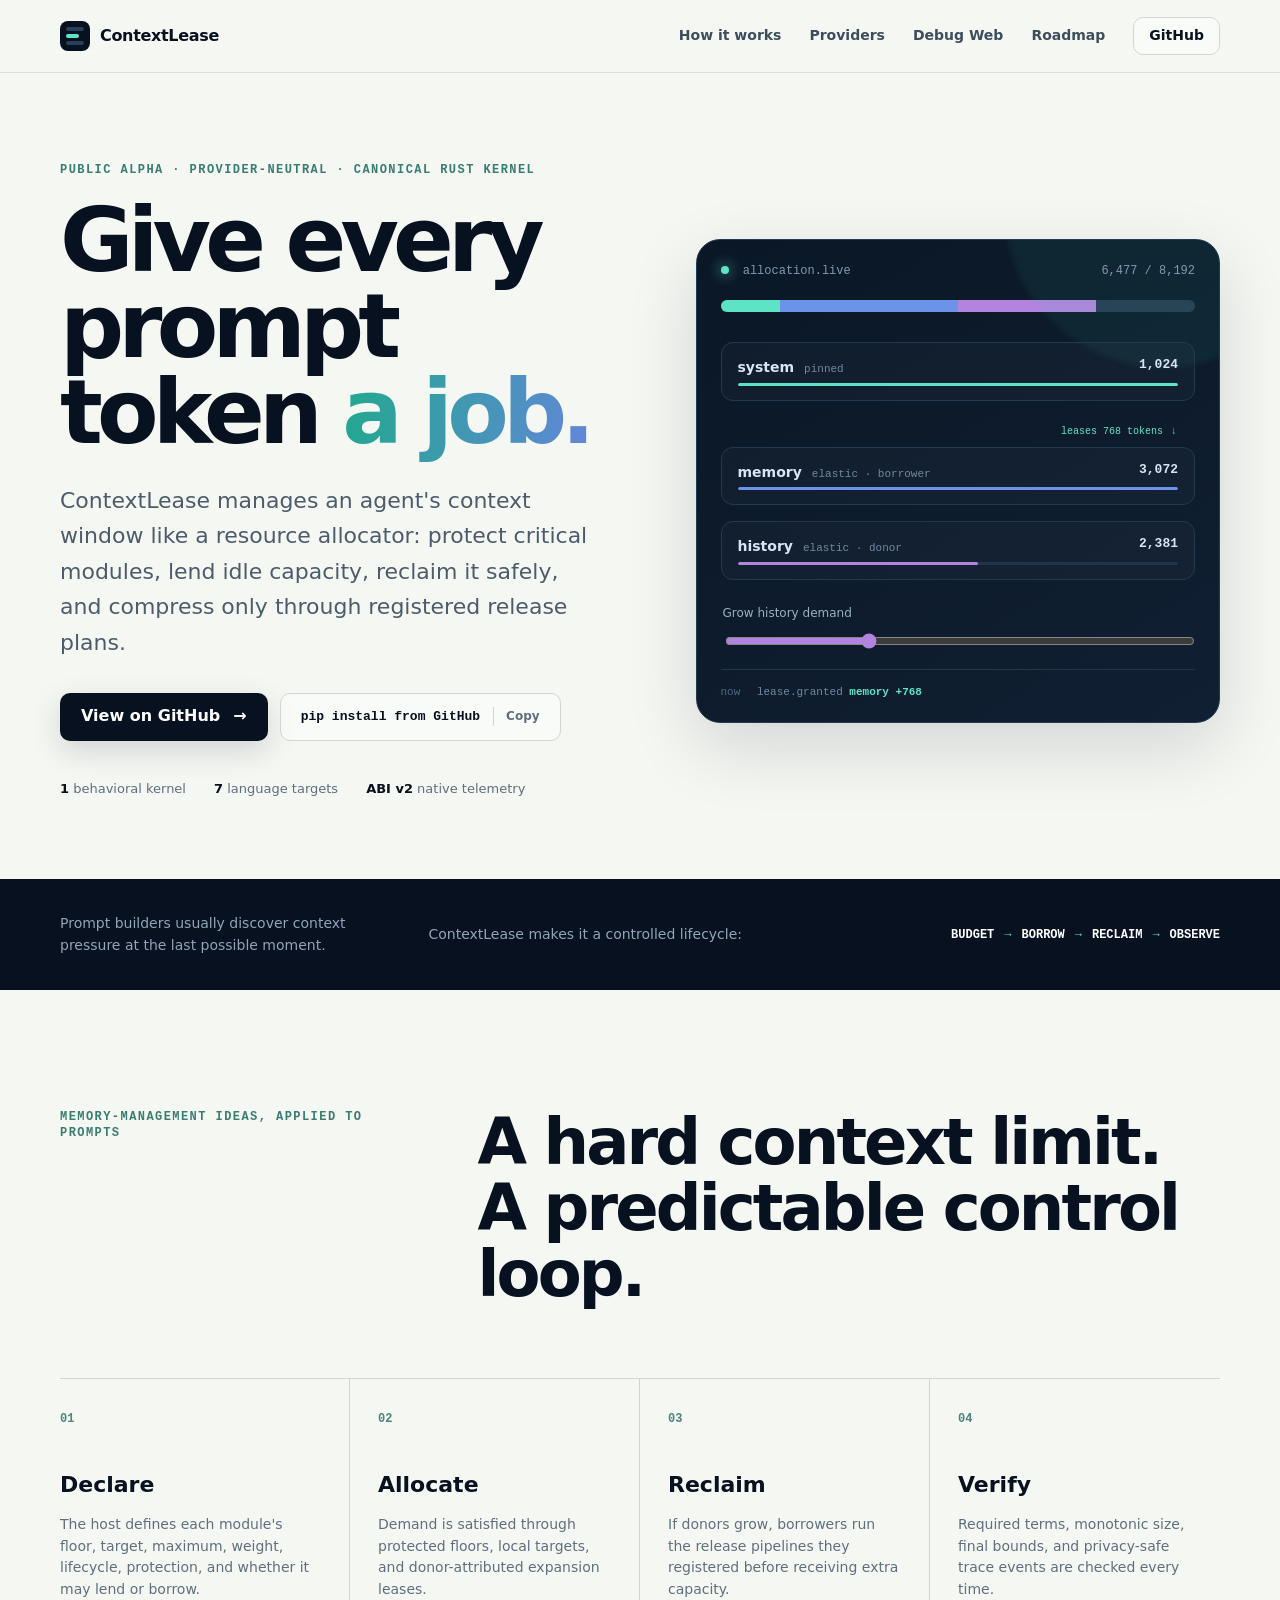
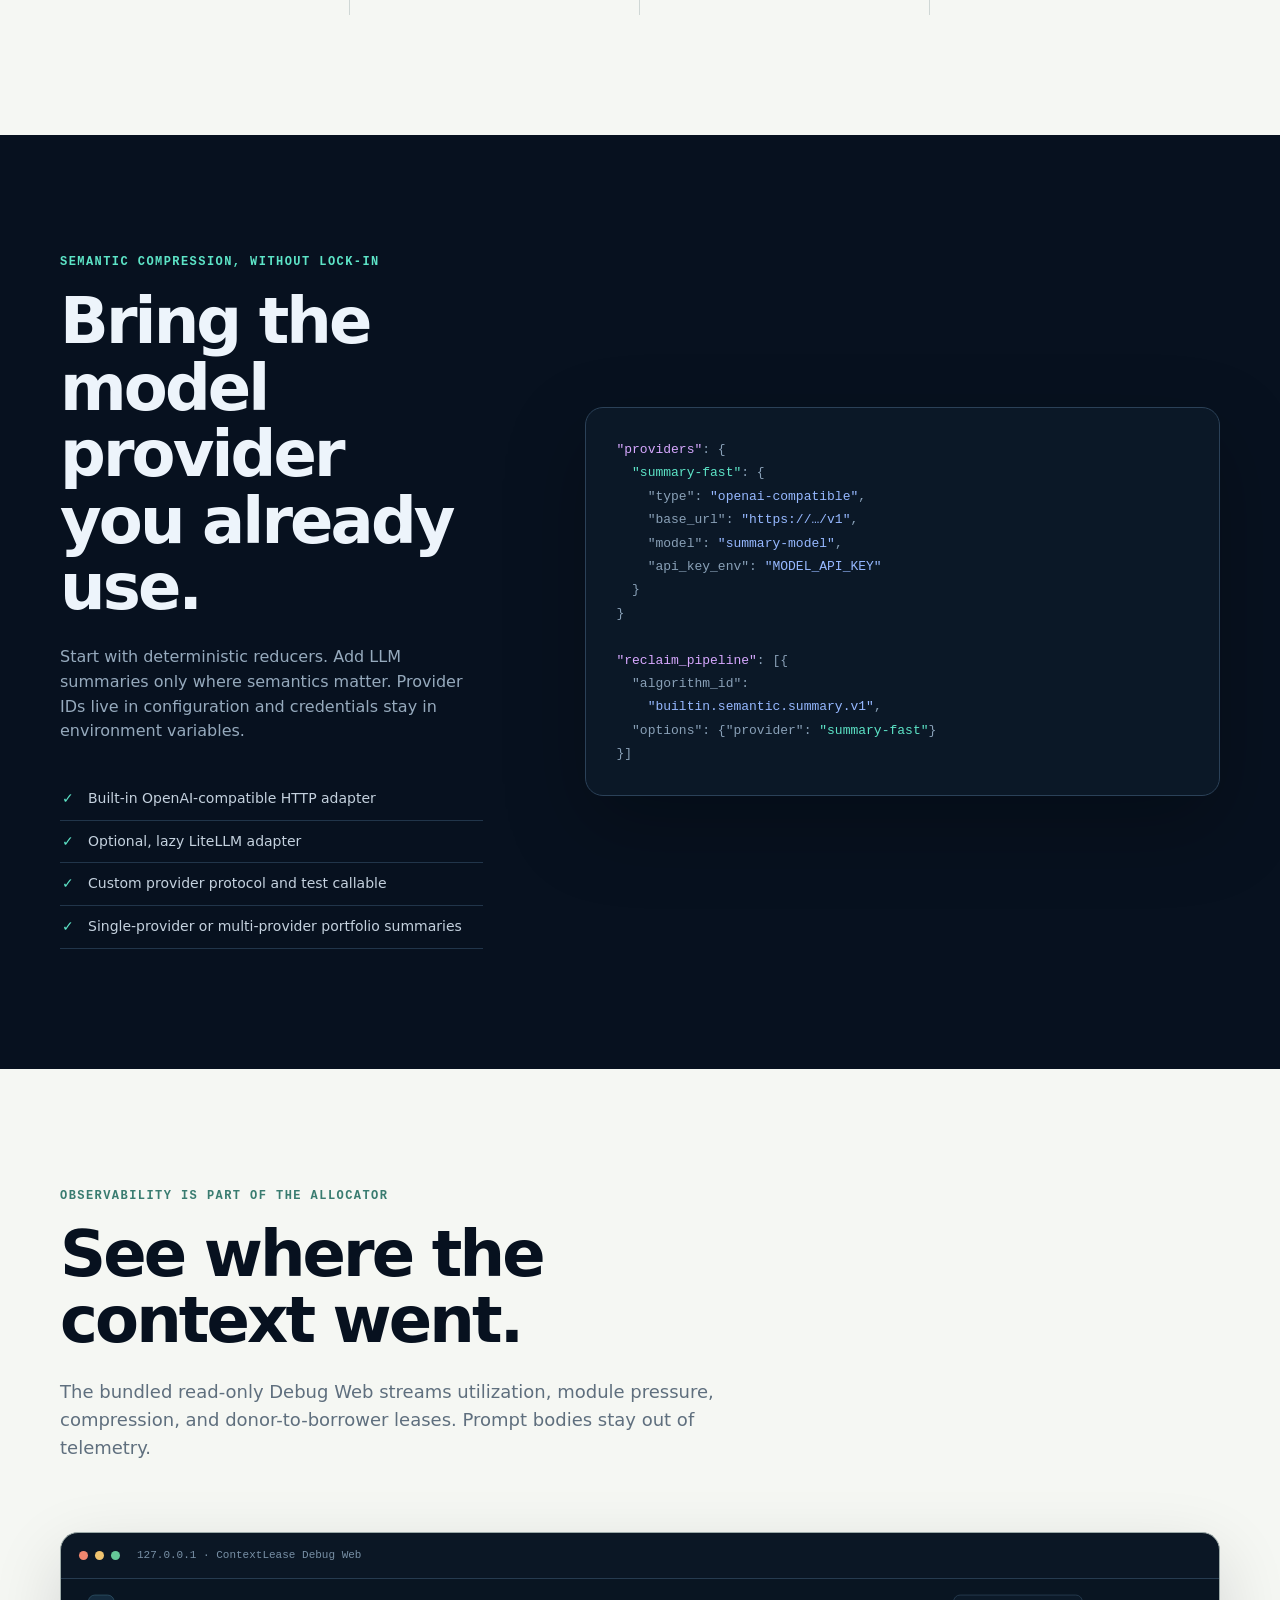
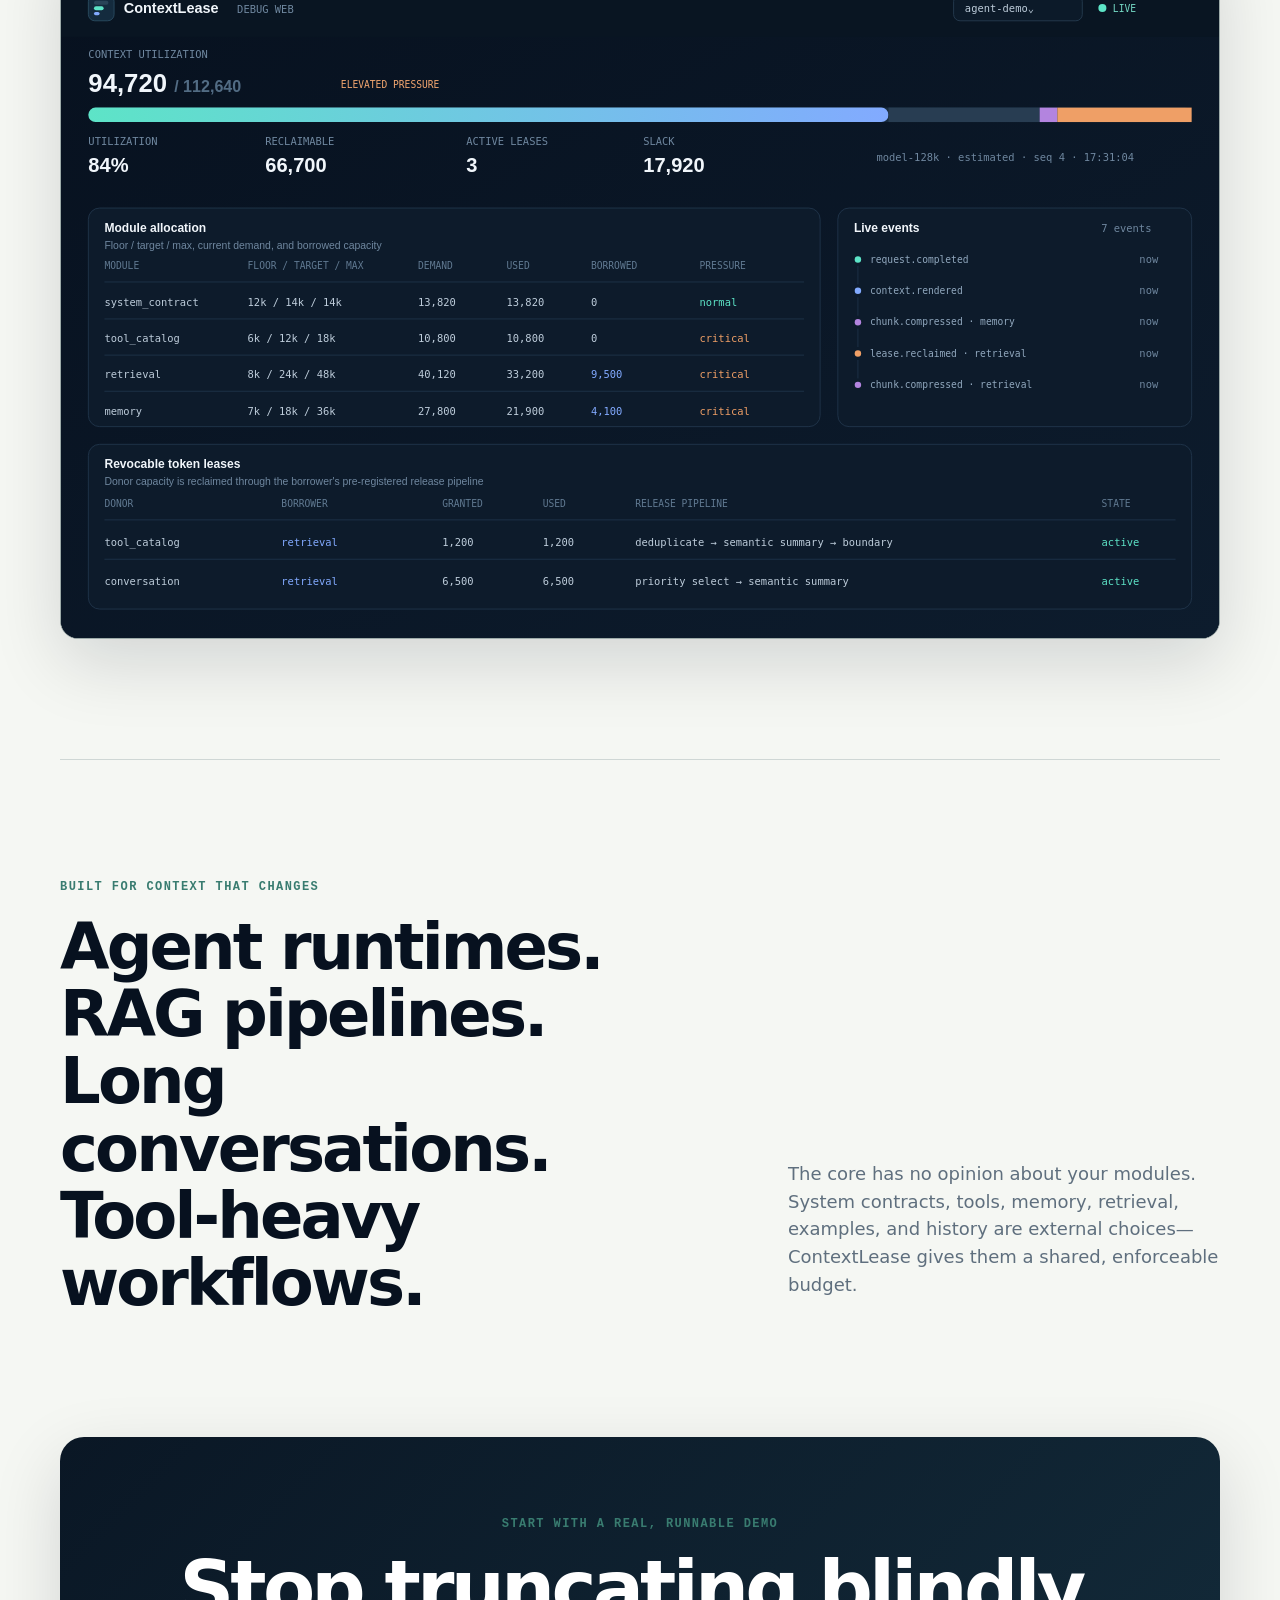
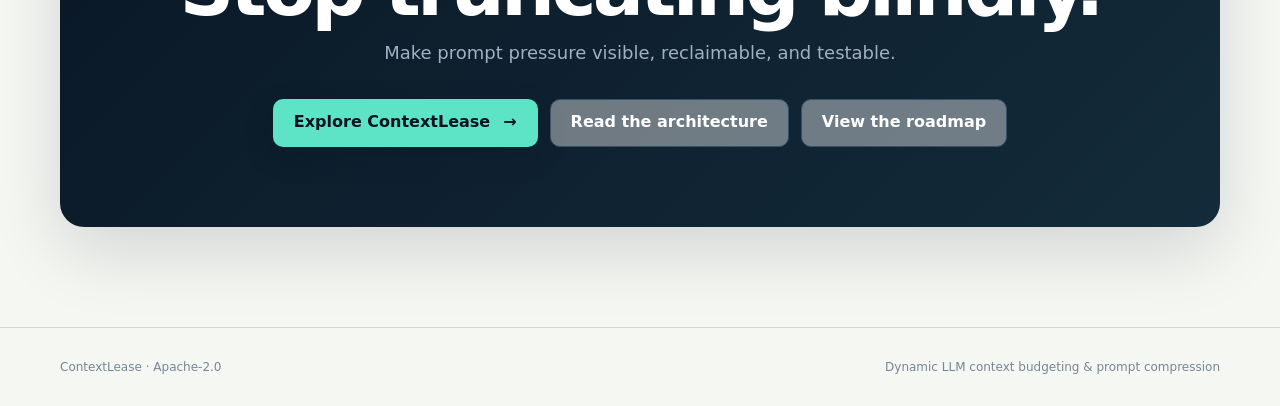
==== commit 2eb0b1e7: "chore: prepare ContextLease for public alpha" ====
--- a/docs/index.html
+++ b/docs/index.html
@@ -29,6 +29,7 @@
         <a href="#how">How it works</a>
         <a href="#providers">Providers</a>
         <a href="#observability">Debug Web</a>
+        <a href="https://github.com/Silicon-based-Life/ContextLease/blob/main/docs/roadmap.md">Roadmap</a>
         <a class="button compact secondary" href="https://github.com/Silicon-based-Life/ContextLease">GitHub</a>
       </div>
     </nav>
@@ -37,7 +38,7 @@
   <main id="main">
     <section class="hero shell" id="top">
       <div class="hero-copy">
-        <p class="eyebrow">OPEN-SOURCE · PROVIDER-NEUTRAL · CANONICAL RUST KERNEL</p>
+        <p class="eyebrow">PUBLIC ALPHA · PROVIDER-NEUTRAL · CANONICAL RUST KERNEL</p>
         <h1>Give every prompt token <span>a job.</span></h1>
         <p class="lede">ContextLease manages an agent's context window like a resource allocator: protect critical modules, lend idle capacity, reclaim it safely, and compress only through registered release plans.</p>
         <div class="actions">
@@ -161,7 +162,8 @@
       <p>Make prompt pressure visible, reclaimable, and testable.</p>
       <div class="actions centered">
         <a class="button primary" href="https://github.com/Silicon-based-Life/ContextLease">Explore ContextLease <span aria-hidden="true">→</span></a>
-        <a class="button secondary" href="architecture.md">Read the architecture</a>
+        <a class="button secondary" href="https://github.com/Silicon-based-Life/ContextLease/blob/main/docs/architecture.md">Read the architecture</a>
+        <a class="button secondary" href="https://github.com/Silicon-based-Life/ContextLease/blob/main/docs/roadmap.md">View the roadmap</a>
       </div>
     </section>
   </main>
